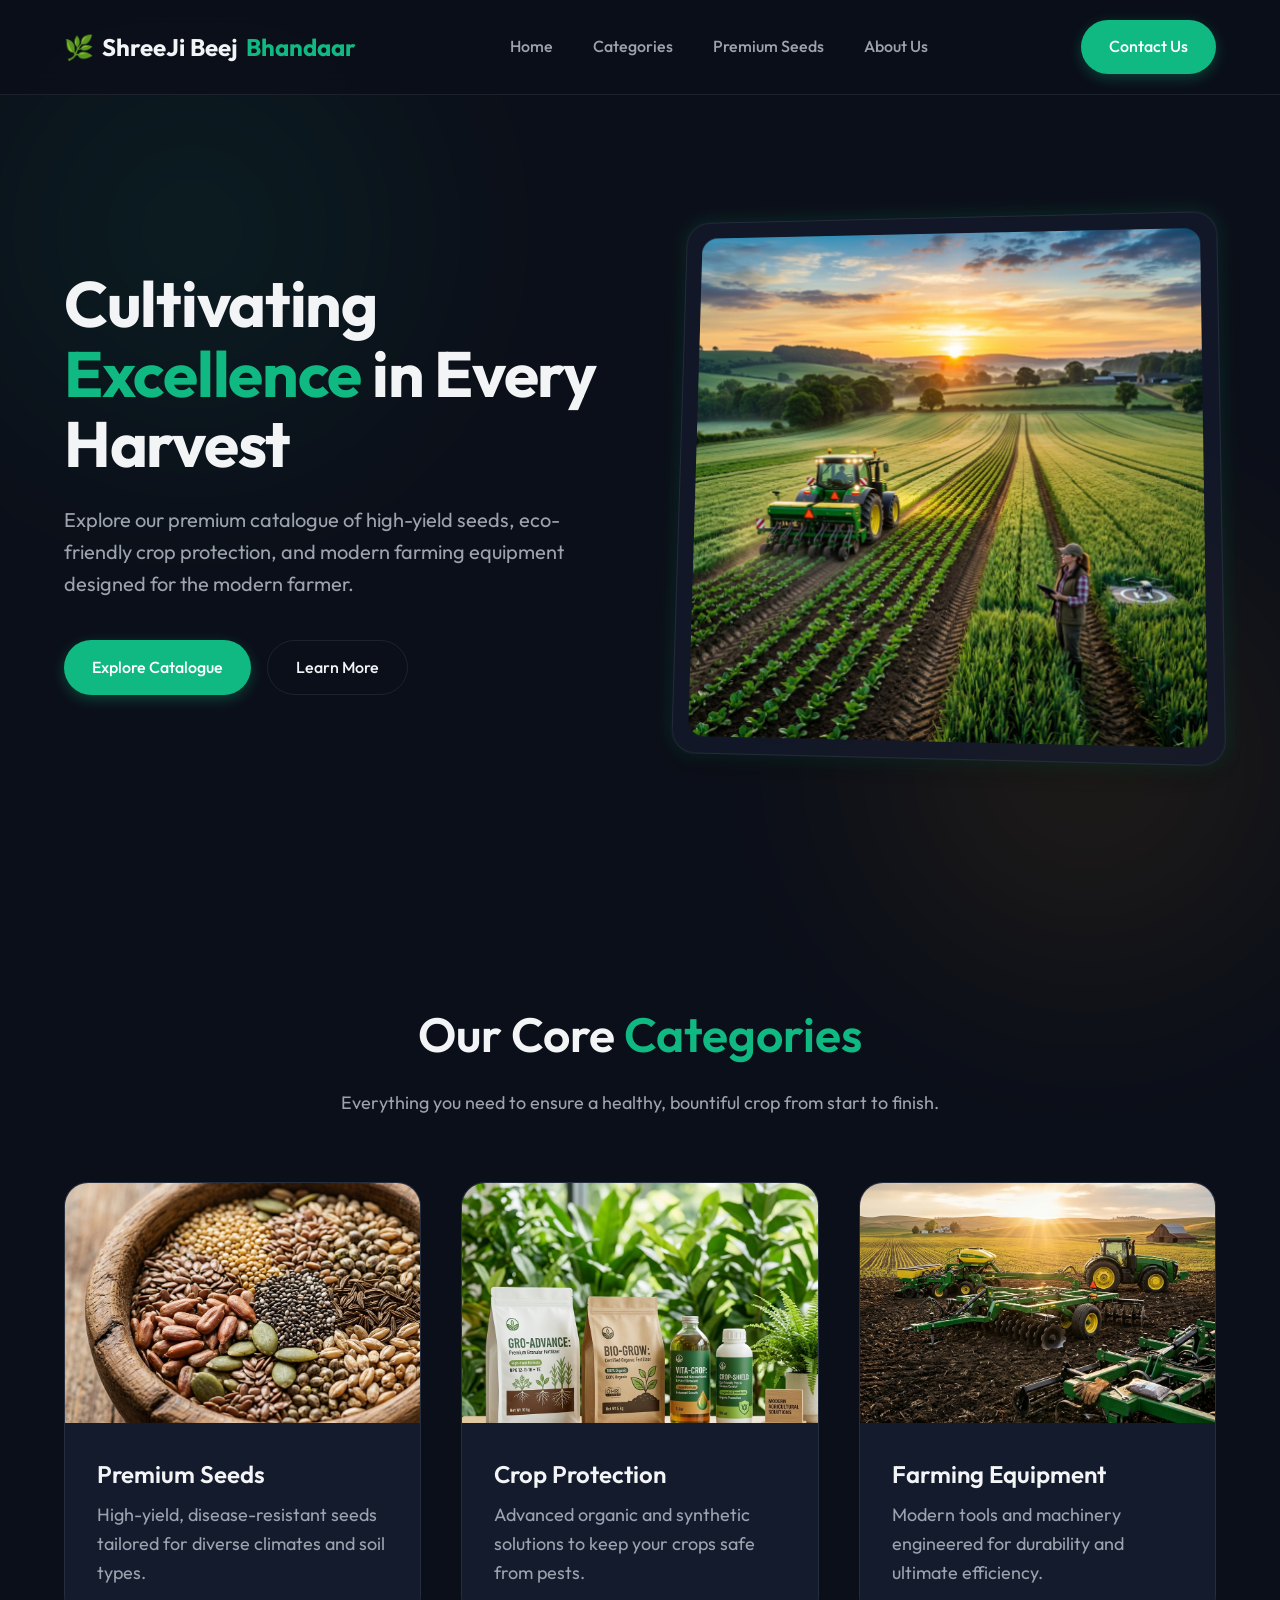
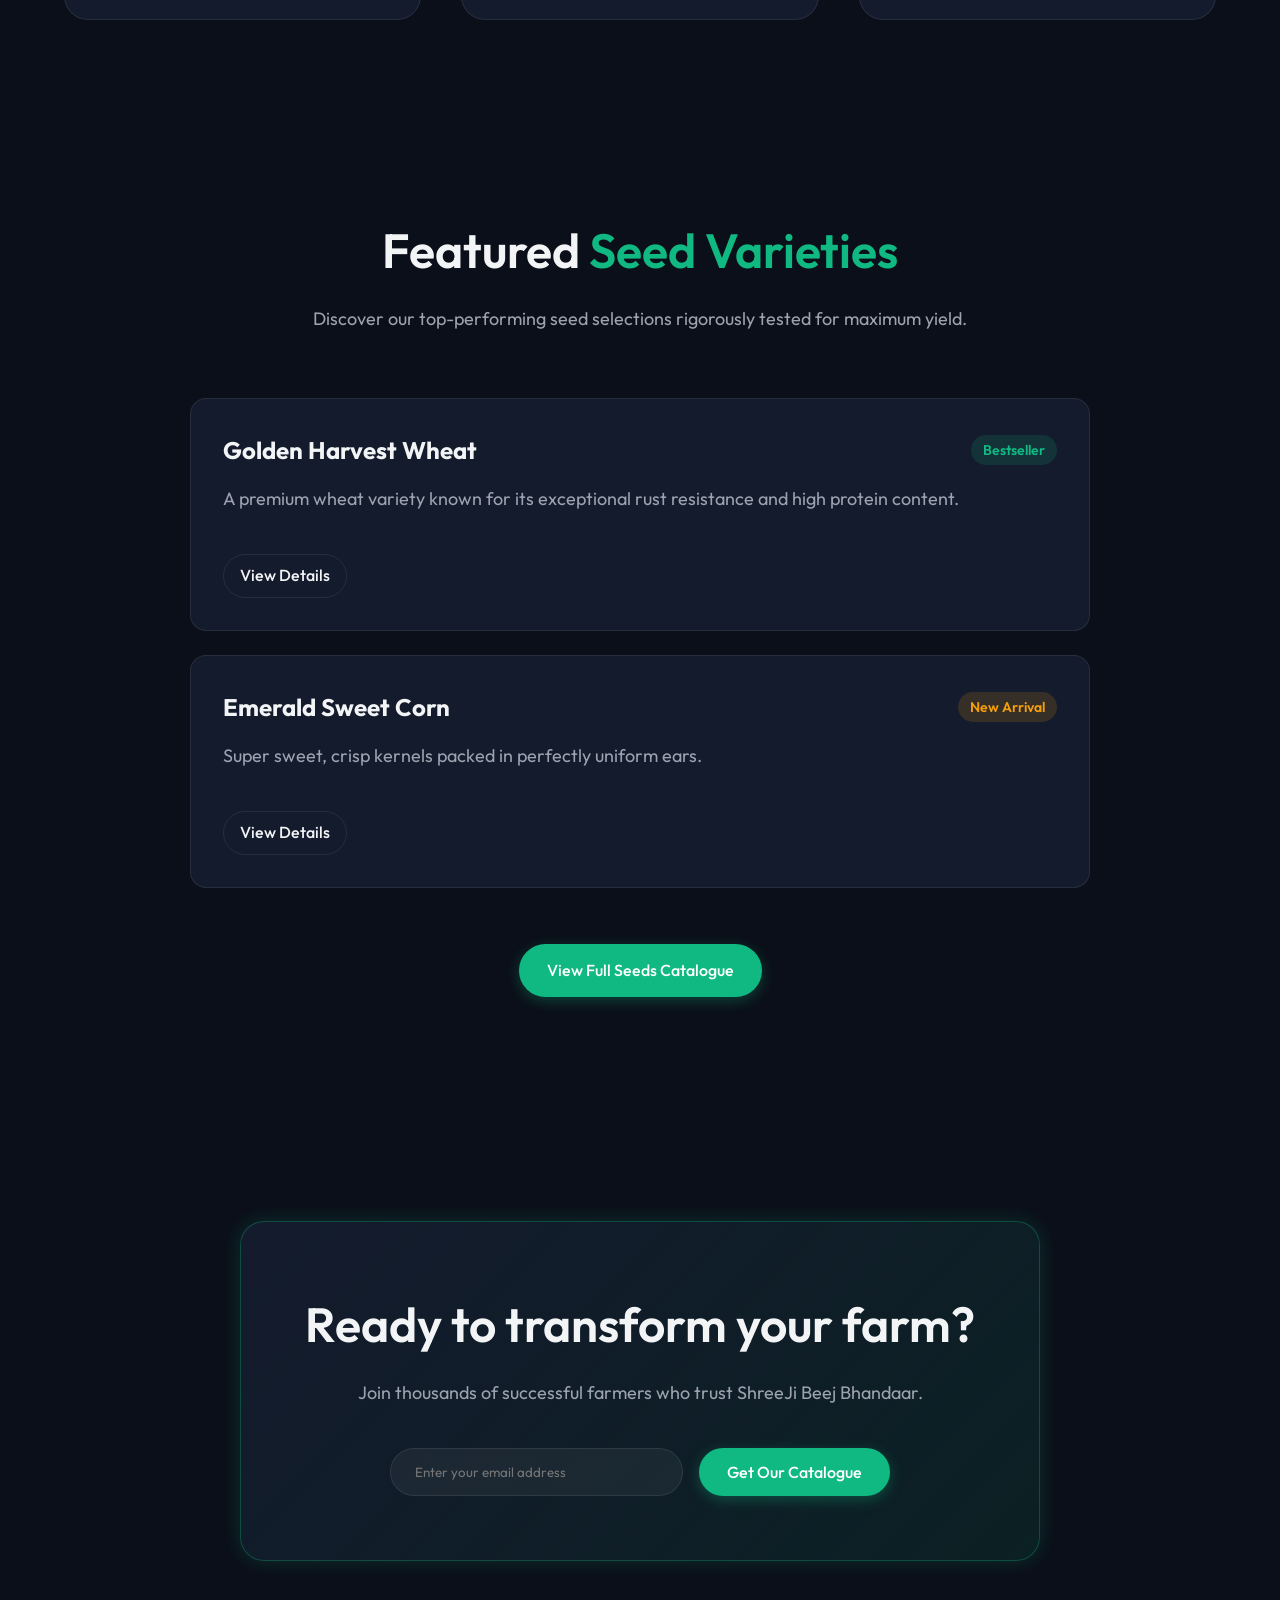
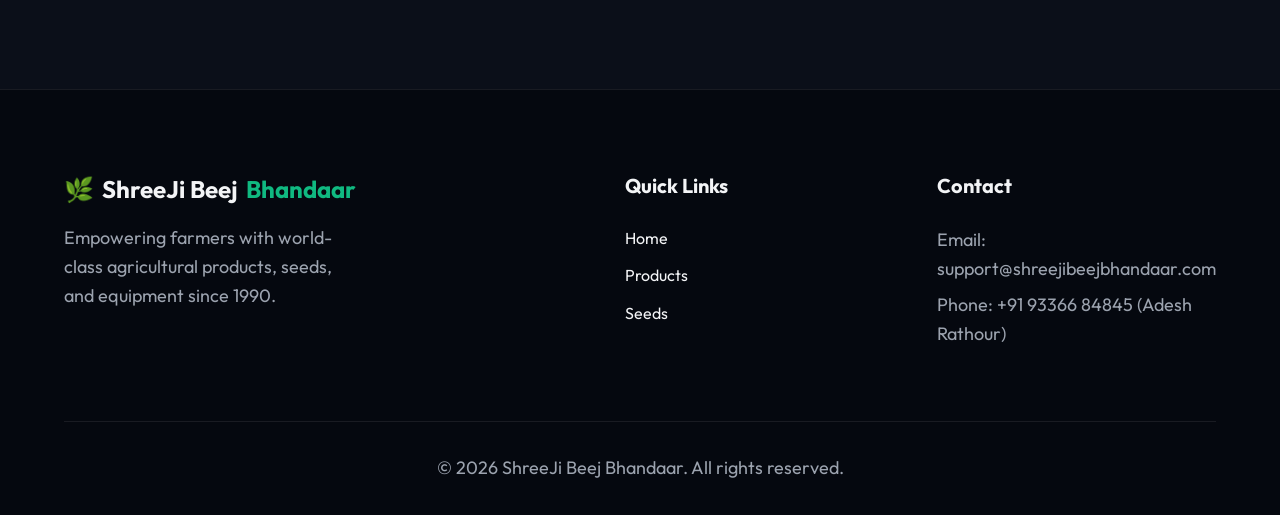
==== index.html @ 323ec50b "Initial commit for ShreeJi Beej Bhandaar catalogue" ====
<!DOCTYPE html>
<html lang="en">
<head>
    <meta charset="UTF-8">
    <meta name="viewport" content="width=device-width, initial-scale=1.0">
    <title>ShreeJi Beej Bhandaar - Premium Agriculture Catalogue</title>
    <meta name="description" content="Discover premium seeds, effective pesticides, and high-end farming equipment at ShreeJi Beej Bhandaar. Empowering farmers with quality.">
    <link rel="preconnect" href="https://fonts.googleapis.com">
    <link rel="preconnect" href="https://fonts.gstatic.com" crossorigin>
    <link href="https://fonts.googleapis.com/css2?family=Outfit:wght@300;400;500;600;700&display=swap" rel="stylesheet">
    <link rel="stylesheet" href="style.css">
</head>
<body>
    <!-- Navbar -->
    <nav class="navbar">
        <div class="logo">
            <span class="logo-icon">🌿</span> ShreeJi Beej <span>Bhandaar</span>
        </div>
        <ul class="nav-links">
            <li><a href="index.html" class="active">Home</a></li>
            <li><a href="categories.html">Categories</a></li>
            <li><a href="seeds.html">Premium Seeds</a></li>
            <li><a href="about.html">About Us</a></li>
        </ul>
        <a href="contact.html" class="btn-primary">Contact Us</a>
    </nav>

    <!-- Hero Section -->
    <header id="home" class="hero">
        <div class="hero-content">
            <h1>Cultivating <span class="highlight">Excellence</span> in Every Harvest</h1>
            <p>Explore our premium catalogue of high-yield seeds, eco-friendly crop protection, and modern farming equipment designed for the modern farmer.</p>
            <div class="hero-buttons">
                <a href="categories.html" class="btn-primary">Explore Catalogue</a>
                <a href="about.html" class="btn-secondary">Learn More</a>
            </div>
        </div>
        <div class="hero-image-wrapper">
            <div class="glass-panel">
                <img src="assets/images/hero.png" alt="Lush green agricultural field at sunrise" class="hero-image">
            </div>
        </div>
    </header>

    <!-- Categories Section -->
    <section id="categories" class="categories-section">
        <div class="section-header">
            <h2>Our Core <span class="highlight">Categories</span></h2>
            <p>Everything you need to ensure a healthy, bountiful crop from start to finish.</p>
        </div>
        
        <div class="category-grid">
            <div class="category-card" onclick="window.location.href='seeds.html'" style="cursor: pointer;">
                <div class="card-img-container">
                    <img src="assets/images/seeds.png" alt="Premium Seeds">
                </div>
                <div class="card-content">
                    <h3>Premium Seeds</h3>
                    <p>High-yield, disease-resistant seeds tailored for diverse climates and soil types.</p>
                </div>
            </div>
            
            <div class="category-card" onclick="window.location.href='pesticides.html'" style="cursor: pointer;">
                <div class="card-img-container">
                    <img src="assets/images/pesticides.png" alt="Crop Protection">
                </div>
                <div class="card-content">
                    <h3>Crop Protection</h3>
                    <p>Advanced organic and synthetic solutions to keep your crops safe from pests.</p>
                </div>
            </div>
            
            <div class="category-card" onclick="window.location.href='equipment.html'" style="cursor: pointer;">
                <div class="card-img-container">
                    <img src="assets/images/tools.png" alt="Farming Equipment">
                </div>
                <div class="card-content">
                    <h3>Farming Equipment</h3>
                    <p>Modern tools and machinery engineered for durability and ultimate efficiency.</p>
                </div>
            </div>
        </div>
    </section>

    <!-- Featured Seeds Catalogue Preview -->
    <section id="seeds" class="seeds-catalogue">
        <div class="section-header">
            <h2>Featured <span class="highlight">Seed Varieties</span></h2>
            <p>Discover our top-performing seed selections rigorously tested for maximum yield.</p>
        </div>

        <div class="catalogue-list">
            <div class="catalogue-item">
                <div class="item-info">
                    <div class="item-header">
                        <h4>Golden Harvest Wheat</h4>
                        <span class="badge">Bestseller</span>
                    </div>
                    <p>A premium wheat variety known for its exceptional rust resistance and high protein content.</p>
                    <a href="seeds.html" class="btn-secondary" style="margin-top: 1rem; padding: 0.5rem 1rem;">View Details</a>
                </div>
            </div>

            <div class="catalogue-item">
                <div class="item-info">
                    <div class="item-header">
                        <h4>Emerald Sweet Corn</h4>
                        <span class="badge new">New Arrival</span>
                    </div>
                    <p>Super sweet, crisp kernels packed in perfectly uniform ears.</p>
                    <a href="seeds.html" class="btn-secondary" style="margin-top: 1rem; padding: 0.5rem 1rem;">View Details</a>
                </div>
            </div>
            
            <div style="text-align: center; margin-top: 2rem;">
                <a href="seeds.html" class="btn-primary">View Full Seeds Catalogue</a>
            </div>
        </div>
    </section>

    <!-- Newsletter/CTA -->
    <section class="cta-section">
        <div class="cta-content">
            <h2>Ready to transform your farm?</h2>
            <p>Join thousands of successful farmers who trust ShreeJi Beej Bhandaar.</p>
            <div class="cta-form">
                <input type="email" placeholder="Enter your email address" />
                <button class="btn-primary">Get Our Catalogue</button>
            </div>
        </div>
    </section>

    <!-- Footer -->
    <footer>
        <div class="footer-content">
            <div class="footer-brand">
                <div class="logo">
                    <span class="logo-icon">🌿</span> ShreeJi Beej <span>Bhandaar</span>
                </div>
                <p>Empowering farmers with world-class agricultural products, seeds, and equipment since 1990.</p>
            </div>
            <div class="footer-links">
                <h4>Quick Links</h4>
                <ul>
                    <li><a href="index.html">Home</a></li>
                    <li><a href="categories.html">Products</a></li>
                    <li><a href="seeds.html">Seeds</a></li>
                </ul>
            </div>
            <div class="footer-contact">
                <h4>Contact</h4>
                <p>Email: support@shreejibeejbhandaar.com</p>
                <p>Phone: +91 93366 84845 (Adesh Rathour)</p>
            </div>
        </div>
        <div class="footer-bottom">
            <p>&copy; 2026 ShreeJi Beej Bhandaar. All rights reserved.</p>
        </div>
    </footer>

    <script src="script.js"></script>
</body>
</html>
---- style.css ----
/* =========================================
   CSS Variables & Reset
   ========================================= */
:root {
    --primary: #10B981; /* Emerald 500 */
    --primary-dark: #059669; /* Emerald 600 */
    --primary-light: #d1fae5;
    
    --bg-main: #0B0F19; /* Deep dark blue/black */
    --bg-card: #141B2D;
    --bg-glass: rgba(20, 27, 45, 0.7);
    
    --text-main: #F3F4F6;
    --text-muted: #9CA3AF;
    
    --accent: #F59E0B; /* Amber 500 */
    --accent-red: #EF4444; /* Red 500 */
    
    --border-color: rgba(255, 255, 255, 0.08);
    --border-highlight: rgba(16, 185, 129, 0.3);
    
    --shadow-soft: 0 10px 30px rgba(0, 0, 0, 0.3);
    --shadow-glow: 0 0 20px rgba(16, 185, 129, 0.2);
    
    --radius-sm: 8px;
    --radius-md: 16px;
    --radius-lg: 24px;
    --radius-full: 9999px;
    
    --transition: all 0.3s cubic-bezier(0.25, 0.8, 0.25, 1);
}

* {
    margin: 0;
    padding: 0;
    box-sizing: border-box;
}

html {
    scroll-behavior: smooth;
}

body {
    font-family: 'Outfit', sans-serif;
    background-color: var(--bg-main);
    color: var(--text-main);
    line-height: 1.6;
    overflow-x: hidden;
}

a {
    text-decoration: none;
    color: inherit;
    transition: var(--transition);
}

ul {
    list-style: none;
}

img {
    max-width: 100%;
    height: auto;
    display: block;
}

.highlight {
    color: var(--primary);
    position: relative;
    display: inline-block;
}

/* =========================================
   Typography & Reusable Components
   ========================================= */
h1 {
    font-size: clamp(2.5rem, 5vw, 4.5rem);
    font-weight: 700;
    line-height: 1.1;
    margin-bottom: 1.5rem;
    letter-spacing: -0.02em;
}

h2 {
    font-size: clamp(2rem, 4vw, 3rem);
    font-weight: 600;
    margin-bottom: 1rem;
}

h3 {
    font-size: 1.5rem;
    font-weight: 600;
    margin-bottom: 0.5rem;
}

p {
    color: var(--text-muted);
    font-size: 1.125rem;
}

.btn-primary {
    background-color: var(--primary);
    color: #fff;
    border: none;
    padding: 0.875rem 1.75rem;
    border-radius: var(--radius-full);
    font-weight: 500;
    font-size: 1rem;
    font-family: inherit;
    cursor: pointer;
    transition: var(--transition);
    display: inline-flex;
    align-items: center;
    justify-content: center;
    box-shadow: 0 4px 14px rgba(16, 185, 129, 0.3);
}

.btn-primary:hover {
    background-color: var(--primary-dark);
    transform: translateY(-2px);
    box-shadow: 0 6px 20px rgba(16, 185, 129, 0.4);
}

.btn-secondary {
    background-color: transparent;
    color: var(--text-main);
    border: 1px solid var(--border-color);
    padding: 0.875rem 1.75rem;
    border-radius: var(--radius-full);
    font-weight: 500;
    font-size: 1rem;
    font-family: inherit;
    cursor: pointer;
    transition: var(--transition);
    display: inline-flex;
    align-items: center;
    justify-content: center;
}

.btn-secondary:hover {
    border-color: var(--primary);
    color: var(--primary);
    background-color: rgba(16, 185, 129, 0.05);
}

/* =========================================
   Navbar
   ========================================= */
.navbar {
    position: fixed;
    top: 0;
    left: 0;
    width: 100%;
    padding: 1.25rem 5%;
    display: flex;
    justify-content: space-between;
    align-items: center;
    background-color: rgba(11, 15, 25, 0.85);
    backdrop-filter: blur(12px);
    -webkit-backdrop-filter: blur(12px);
    border-bottom: 1px solid var(--border-color);
    z-index: 1000;
    transition: var(--transition);
}

.navbar.scrolled {
    padding: 1rem 5%;
    box-shadow: var(--shadow-soft);
}

.logo {
    font-size: 1.5rem;
    font-weight: 700;
    display: flex;
    align-items: center;
    gap: 0.5rem;
}

.logo span {
    color: var(--primary);
}

.nav-links {
    display: flex;
    gap: 2.5rem;
}

.nav-links a {
    font-weight: 500;
    font-size: 1rem;
    color: var(--text-muted);
}

.nav-links a:hover {
    color: var(--primary);
}

/* =========================================
   Hero Section
   ========================================= */
.hero {
    min-height: 100vh;
    display: grid;
    grid-template-columns: 1fr 1fr;
    gap: 4rem;
    padding: 8rem 5% 4rem;
    align-items: center;
    position: relative;
}

/* Abstract Background Blobs */
.hero::before, .hero::after {
    content: '';
    position: absolute;
    width: 50vw;
    height: 50vw;
    border-radius: 50%;
    background: radial-gradient(circle, var(--primary) 0%, transparent 70%);
    opacity: 0.1;
    z-index: -1;
    filter: blur(80px);
}

.hero::before {
    top: -10%;
    left: -10%;
}

.hero::after {
    bottom: -20%;
    right: -10%;
    background: radial-gradient(circle, var(--accent) 0%, transparent 70%);
}

.hero-content p {
    margin-bottom: 2.5rem;
    max-width: 540px;
    font-size: 1.25rem;
}

.hero-buttons {
    display: flex;
    gap: 1rem;
}

.hero-image-wrapper {
    position: relative;
    display: flex;
    justify-content: center;
    align-items: center;
}

.glass-panel {
    background: var(--bg-glass);
    border: 1px solid var(--border-color);
    padding: 1rem;
    border-radius: var(--radius-lg);
    box-shadow: var(--shadow-soft), var(--shadow-glow);
    backdrop-filter: blur(16px);
    -webkit-backdrop-filter: blur(16px);
    transform: perspective(1000px) rotateY(-5deg) rotateX(5deg);
    transition: transform 0.5s ease;
}

.glass-panel:hover {
    transform: perspective(1000px) rotateY(0deg) rotateX(0deg);
}

.hero-image {
    border-radius: var(--radius-md);
    width: 100%;
    max-width: 600px;
    object-fit: cover;
}

/* =========================================
   Sections Common
   ========================================= */
section {
    padding: 6rem 5%;
}

.section-header {
    text-align: center;
    margin-bottom: 4rem;
    max-width: 700px;
    margin-inline: auto;
}

/* =========================================
   Categories Section
   ========================================= */
.category-grid {
    display: grid;
    grid-template-columns: repeat(auto-fit, minmax(320px, 1fr));
    gap: 2.5rem;
}

.category-card {
    background: var(--bg-card);
    border: 1px solid var(--border-color);
    border-radius: var(--radius-lg);
    overflow: hidden;
    transition: var(--transition);
    display: flex;
    flex-direction: column;
}

.category-card:hover {
    transform: translateY(-10px);
    border-color: var(--border-highlight);
    box-shadow: var(--shadow-glow);
}

.card-img-container {
    height: 240px;
    overflow: hidden;
}

.card-img-container img {
    width: 100%;
    height: 100%;
    object-fit: cover;
    transition: transform 0.7s ease;
}

.category-card:hover .card-img-container img {
    transform: scale(1.05);
}

.card-content {
    padding: 2rem;
    display: flex;
    flex-direction: column;
    flex-grow: 1;
}

/* =========================================
   Featured Seeds Section
   ========================================= */
.catalogue-list {
    display: flex;
    flex-direction: column;
    gap: 1.5rem;
    max-width: 900px;
    margin: 0 auto;
}

.catalogue-item {
    background: var(--bg-card);
    border: 1px solid var(--border-color);
    border-radius: var(--radius-md);
    padding: 2rem;
    transition: var(--transition);
    position: relative;
    overflow: hidden;
}

.catalogue-item::before {
    content: '';
    position: absolute;
    left: 0;
    top: 0;
    width: 4px;
    height: 100%;
    background-color: var(--primary);
    transform: scaleY(0);
    transition: transform 0.3s ease;
    transform-origin: bottom;
}

.catalogue-item:hover {
    border-color: var(--border-highlight);
    transform: translateX(10px);
}

.catalogue-item:hover::before {
    transform: scaleY(1);
    transform-origin: top;
}

.item-header {
    display: flex;
    justify-content: space-between;
    align-items: center;
    margin-bottom: 1rem;
}

.item-header h4 {
    font-size: 1.5rem;
    color: var(--text-main);
}

.badge {
    padding: 0.25rem 0.75rem;
    border-radius: var(--radius-full);
    font-size: 0.875rem;
    font-weight: 600;
    background-color: rgba(16, 185, 129, 0.15);
    color: var(--primary);
}

.badge.new {
    background-color: rgba(245, 158, 11, 0.15);
    color: var(--accent);
}

.badge.premium {
    background-color: rgba(239, 68, 68, 0.15);
    color: var(--accent-red);
}

.catalogue-item p {
    margin-bottom: 1.5rem;
}

.specs {
    display: flex;
    gap: 2rem;
    flex-wrap: wrap;
    background: rgba(0, 0, 0, 0.2);
    padding: 1rem 1.5rem;
    border-radius: var(--radius-sm);
}

.specs li {
    font-size: 0.95rem;
    color: var(--text-main);
}

.specs li strong {
    color: var(--text-muted);
    font-weight: 500;
    margin-right: 0.25rem;
}

/* =========================================
   CTA Section
   ========================================= */
.cta-section {
    position: relative;
    padding: 8rem 5%;
    display: flex;
    justify-content: center;
}

.cta-content {
    background: linear-gradient(135deg, var(--bg-card), rgba(16, 185, 129, 0.1));
    border: 1px solid var(--border-highlight);
    border-radius: var(--radius-lg);
    padding: 4rem 2rem;
    text-align: center;
    max-width: 800px;
    width: 100%;
    box-shadow: var(--shadow-glow);
}

.cta-content p {
    margin-bottom: 2.5rem;
}

.cta-form {
    display: flex;
    gap: 1rem;
    max-width: 500px;
    margin: 0 auto;
}

.cta-form input {
    flex: 1;
    padding: 0.875rem 1.5rem;
    border-radius: var(--radius-full);
    border: 1px solid var(--border-color);
    background: rgba(255, 255, 255, 0.05);
    color: var(--text-main);
    font-family: inherit;
    outline: none;
    transition: var(--transition);
}

.cta-form input:focus {
    border-color: var(--primary);
    background: rgba(255, 255, 255, 0.1);
}

/* =========================================
   Footer
   ========================================= */
footer {
    background-color: #05080f;
    padding: 5rem 5% 2rem;
    border-top: 1px solid var(--border-color);
}

.footer-content {
    display: grid;
    grid-template-columns: 2fr 1fr 1fr;
    gap: 4rem;
    margin-bottom: 4rem;
}

.footer-brand p {
    margin-top: 1rem;
    max-width: 300px;
}

.footer-links h4, .footer-contact h4 {
    color: var(--text-main);
    margin-bottom: 1.5rem;
    font-size: 1.25rem;
}

.footer-links ul {
    display: flex;
    flex-direction: column;
    gap: 0.75rem;
}

.footer-links a:hover {
    color: var(--primary);
    padding-left: 5px;
}

.footer-contact p {
    margin-bottom: 0.5rem;
}

.footer-bottom {
    text-align: center;
    padding-top: 2rem;
    border-top: 1px solid var(--border-color);
    color: var(--text-muted);
}

/* =========================================
   Responsive Design
   ========================================= */
@media (max-width: 992px) {
    .hero {
        grid-template-columns: 1fr;
        text-align: center;
        padding-top: 10rem;
    }
    
    .hero-content p {
        margin-inline: auto;
    }
    
    .hero-buttons {
        justify-content: center;
    }
    
    .footer-content {
        grid-template-columns: 1fr;
        gap: 2rem;
    }
}

@media (max-width: 768px) {
    .nav-links {
        display: none;
    }
    
    .cta-form {
        flex-direction: column;
    }
    
    .specs {
        flex-direction: column;
        gap: 0.5rem;
    }
}
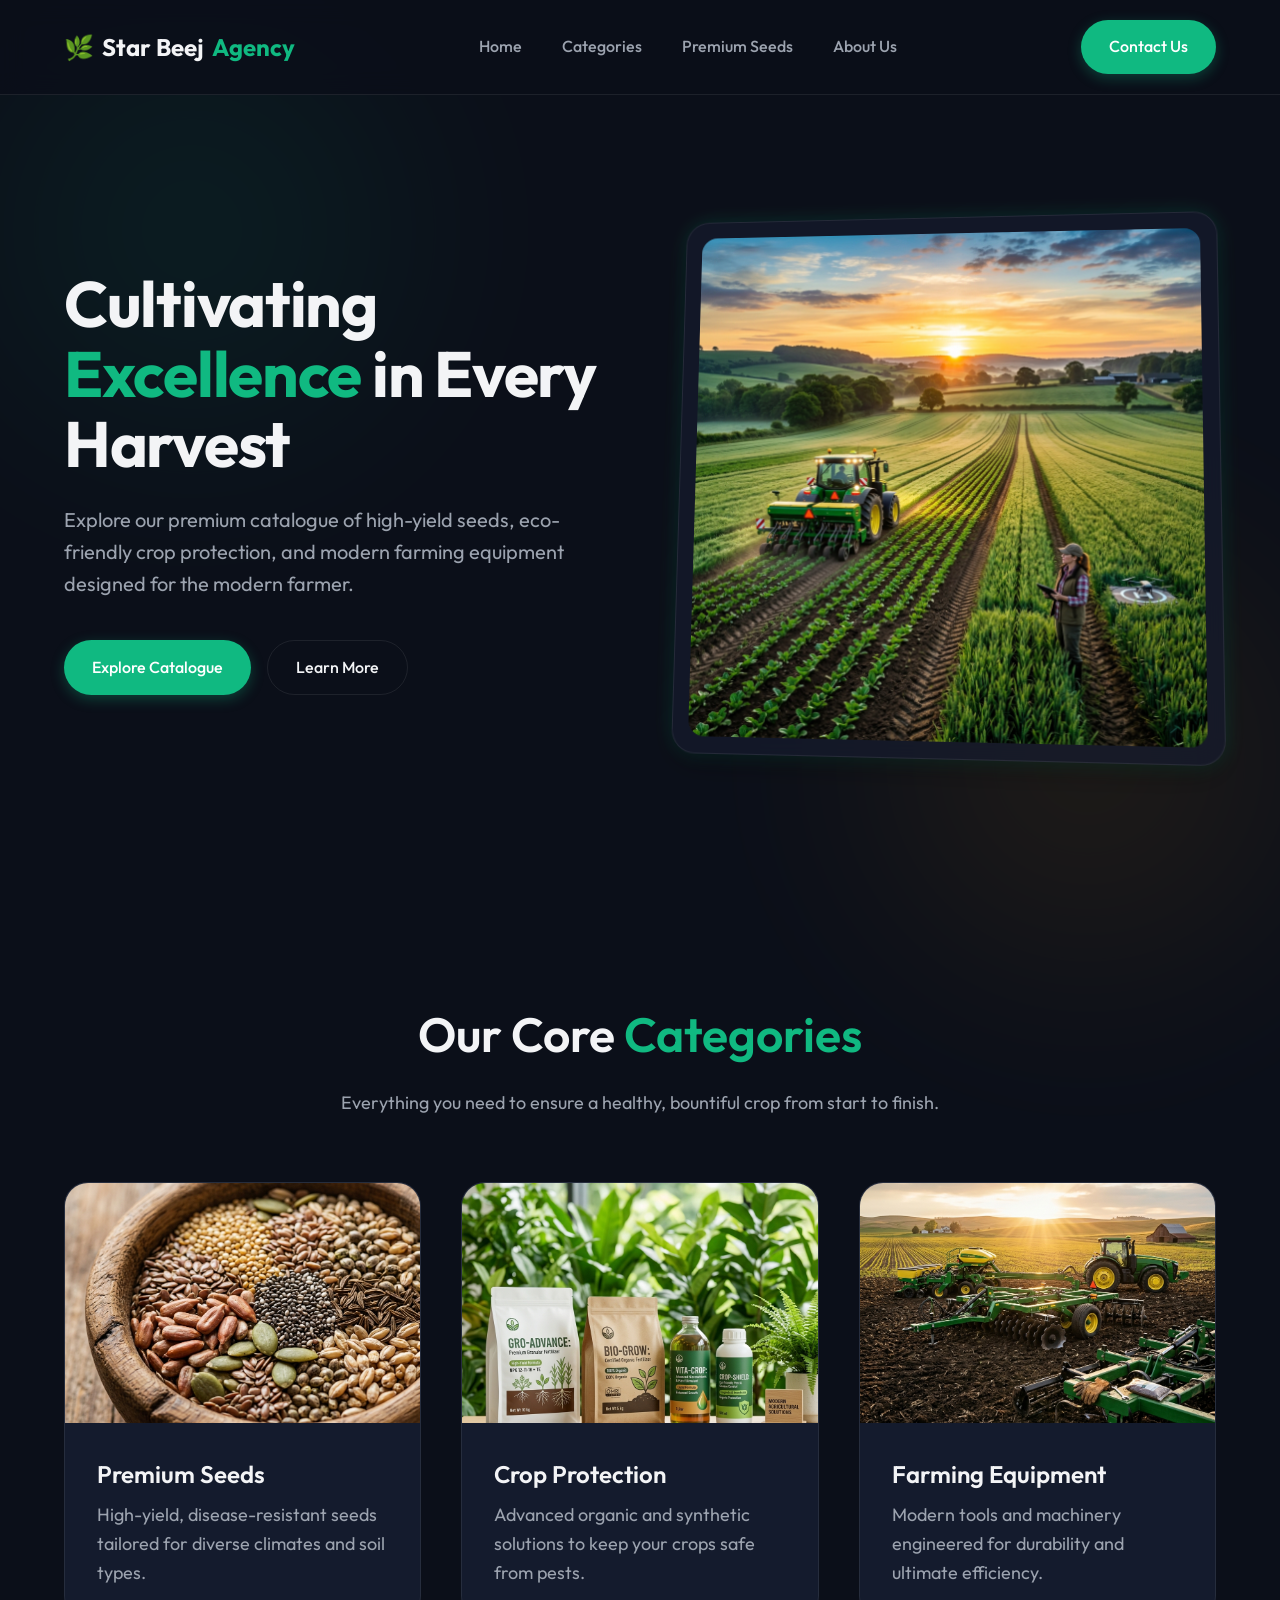
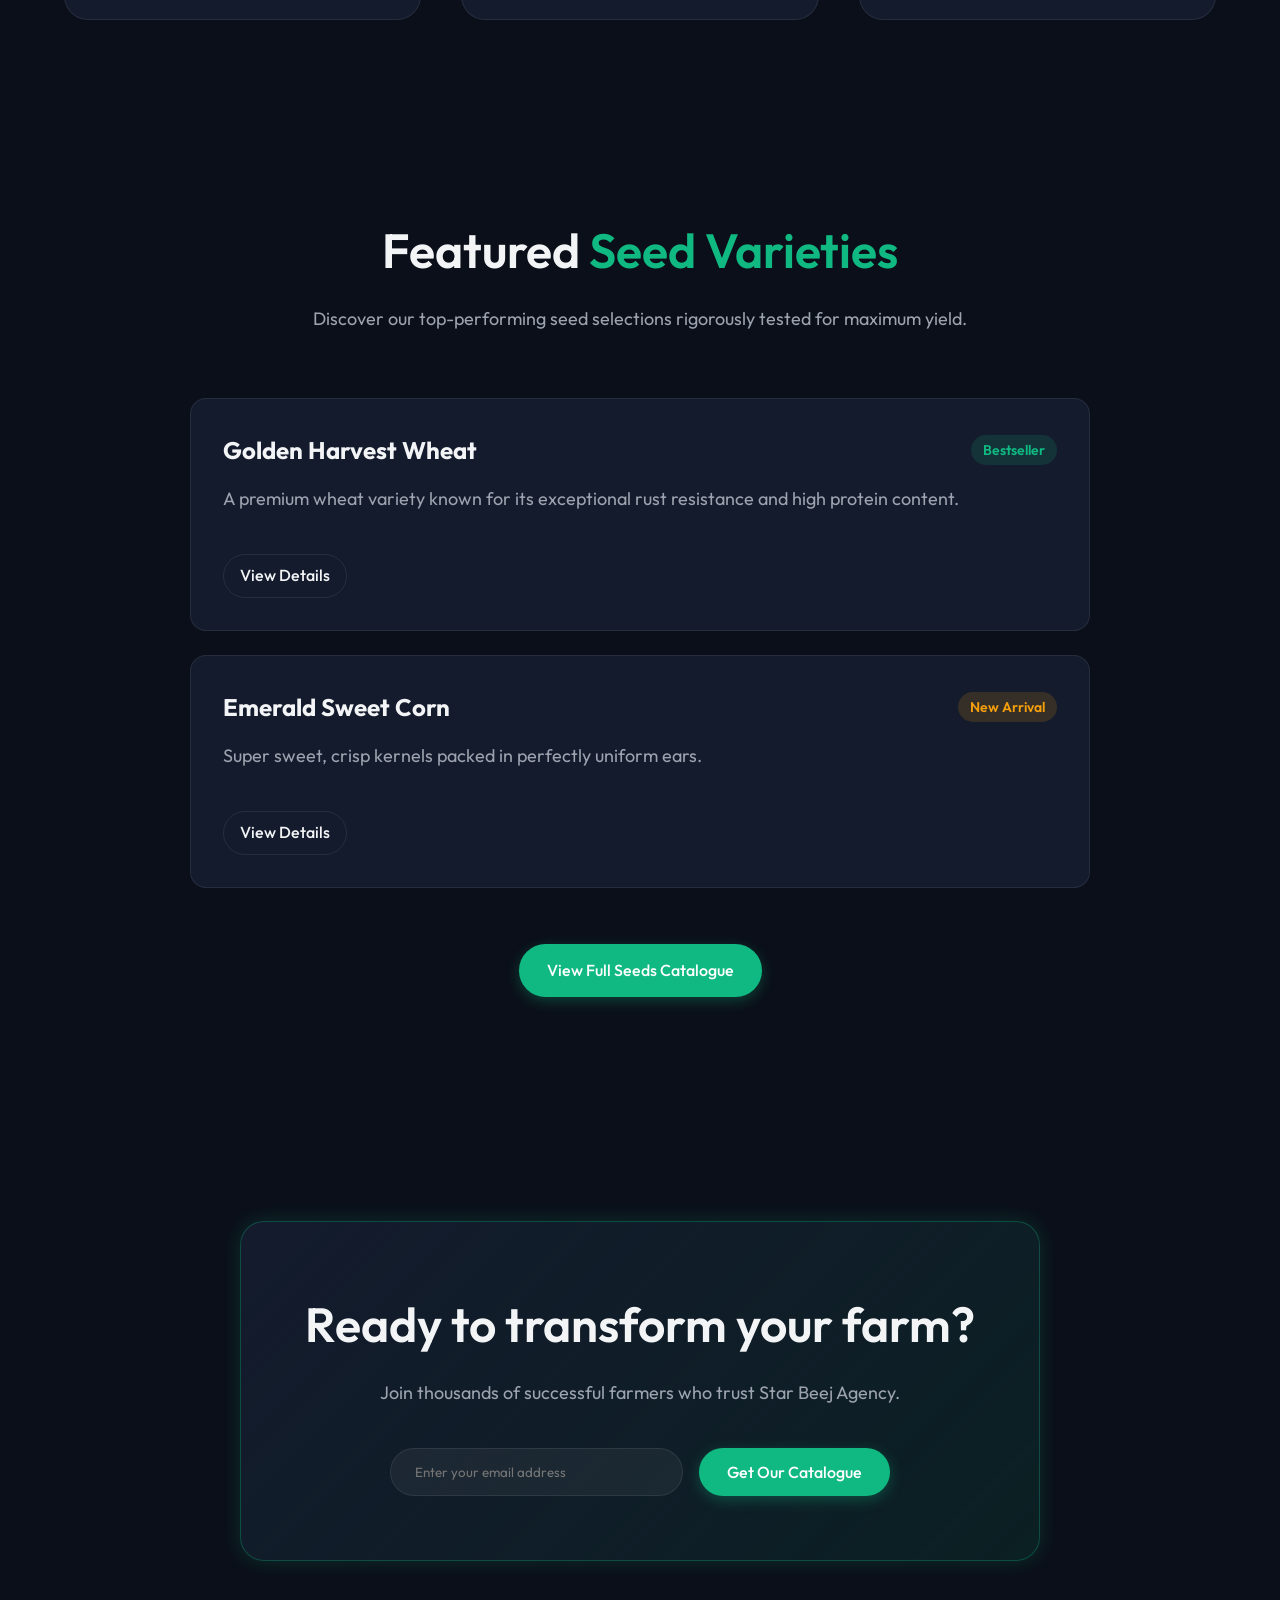
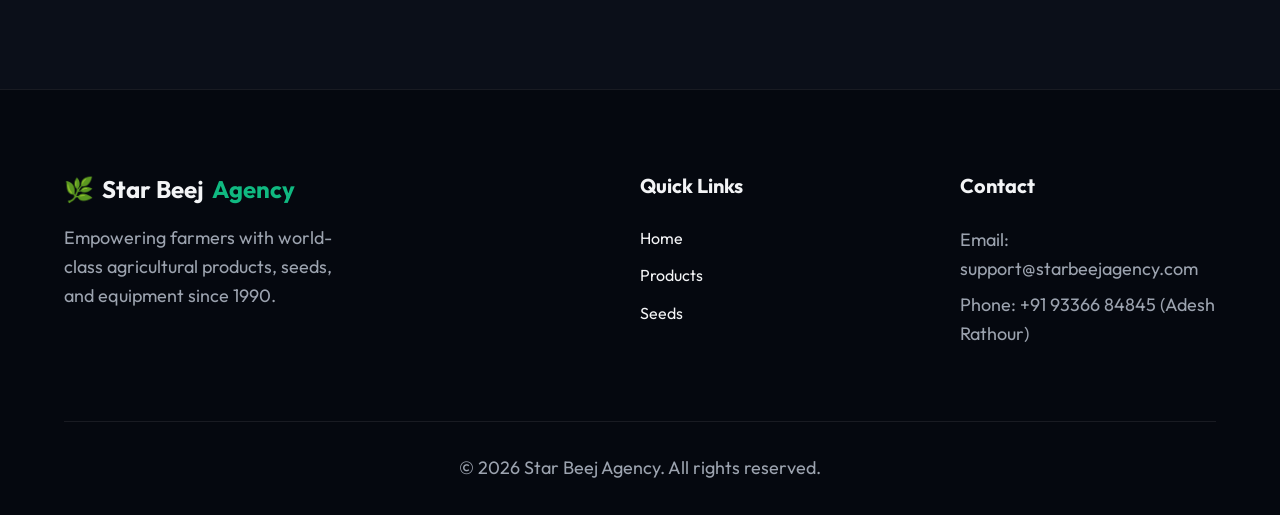
==== commit 0769276f: "Update brand name to Star Beej Agency" ====
--- a/index.html
+++ b/index.html
@@ -3,8 +3,8 @@
 <head>
     <meta charset="UTF-8">
     <meta name="viewport" content="width=device-width, initial-scale=1.0">
-    <title>ShreeJi Beej Bhandaar - Premium Agriculture Catalogue</title>
-    <meta name="description" content="Discover premium seeds, effective pesticides, and high-end farming equipment at ShreeJi Beej Bhandaar. Empowering farmers with quality.">
+    <title>Star Beej Agency - Premium Agriculture Catalogue</title>
+    <meta name="description" content="Discover premium seeds, effective pesticides, and high-end farming equipment at Star Beej Agency. Empowering farmers with quality.">
     <link rel="preconnect" href="https://fonts.googleapis.com">
     <link rel="preconnect" href="https://fonts.gstatic.com" crossorigin>
     <link href="https://fonts.googleapis.com/css2?family=Outfit:wght@300;400;500;600;700&display=swap" rel="stylesheet">
@@ -14,7 +14,7 @@
     <!-- Navbar -->
     <nav class="navbar">
         <div class="logo">
-            <span class="logo-icon">🌿</span> ShreeJi Beej <span>Bhandaar</span>
+            <span class="logo-icon">🌿</span> Star Beej <span>Agency</span>
         </div>
         <ul class="nav-links">
             <li><a href="index.html" class="active">Home</a></li>
@@ -122,7 +122,7 @@
     <section class="cta-section">
         <div class="cta-content">
             <h2>Ready to transform your farm?</h2>
-            <p>Join thousands of successful farmers who trust ShreeJi Beej Bhandaar.</p>
+            <p>Join thousands of successful farmers who trust Star Beej Agency.</p>
             <div class="cta-form">
                 <input type="email" placeholder="Enter your email address" />
                 <button class="btn-primary">Get Our Catalogue</button>
@@ -135,7 +135,7 @@
         <div class="footer-content">
             <div class="footer-brand">
                 <div class="logo">
-                    <span class="logo-icon">🌿</span> ShreeJi Beej <span>Bhandaar</span>
+                    <span class="logo-icon">🌿</span> Star Beej <span>Agency</span>
                 </div>
                 <p>Empowering farmers with world-class agricultural products, seeds, and equipment since 1990.</p>
             </div>
@@ -149,12 +149,12 @@
             </div>
             <div class="footer-contact">
                 <h4>Contact</h4>
-                <p>Email: support@shreejibeejbhandaar.com</p>
+                <p>Email: support@starbeejagency.com</p>
                 <p>Phone: +91 93366 84845 (Adesh Rathour)</p>
             </div>
         </div>
         <div class="footer-bottom">
-            <p>&copy; 2026 ShreeJi Beej Bhandaar. All rights reserved.</p>
+            <p>&copy; 2026 Star Beej Agency. All rights reserved.</p>
         </div>
     </footer>
 
